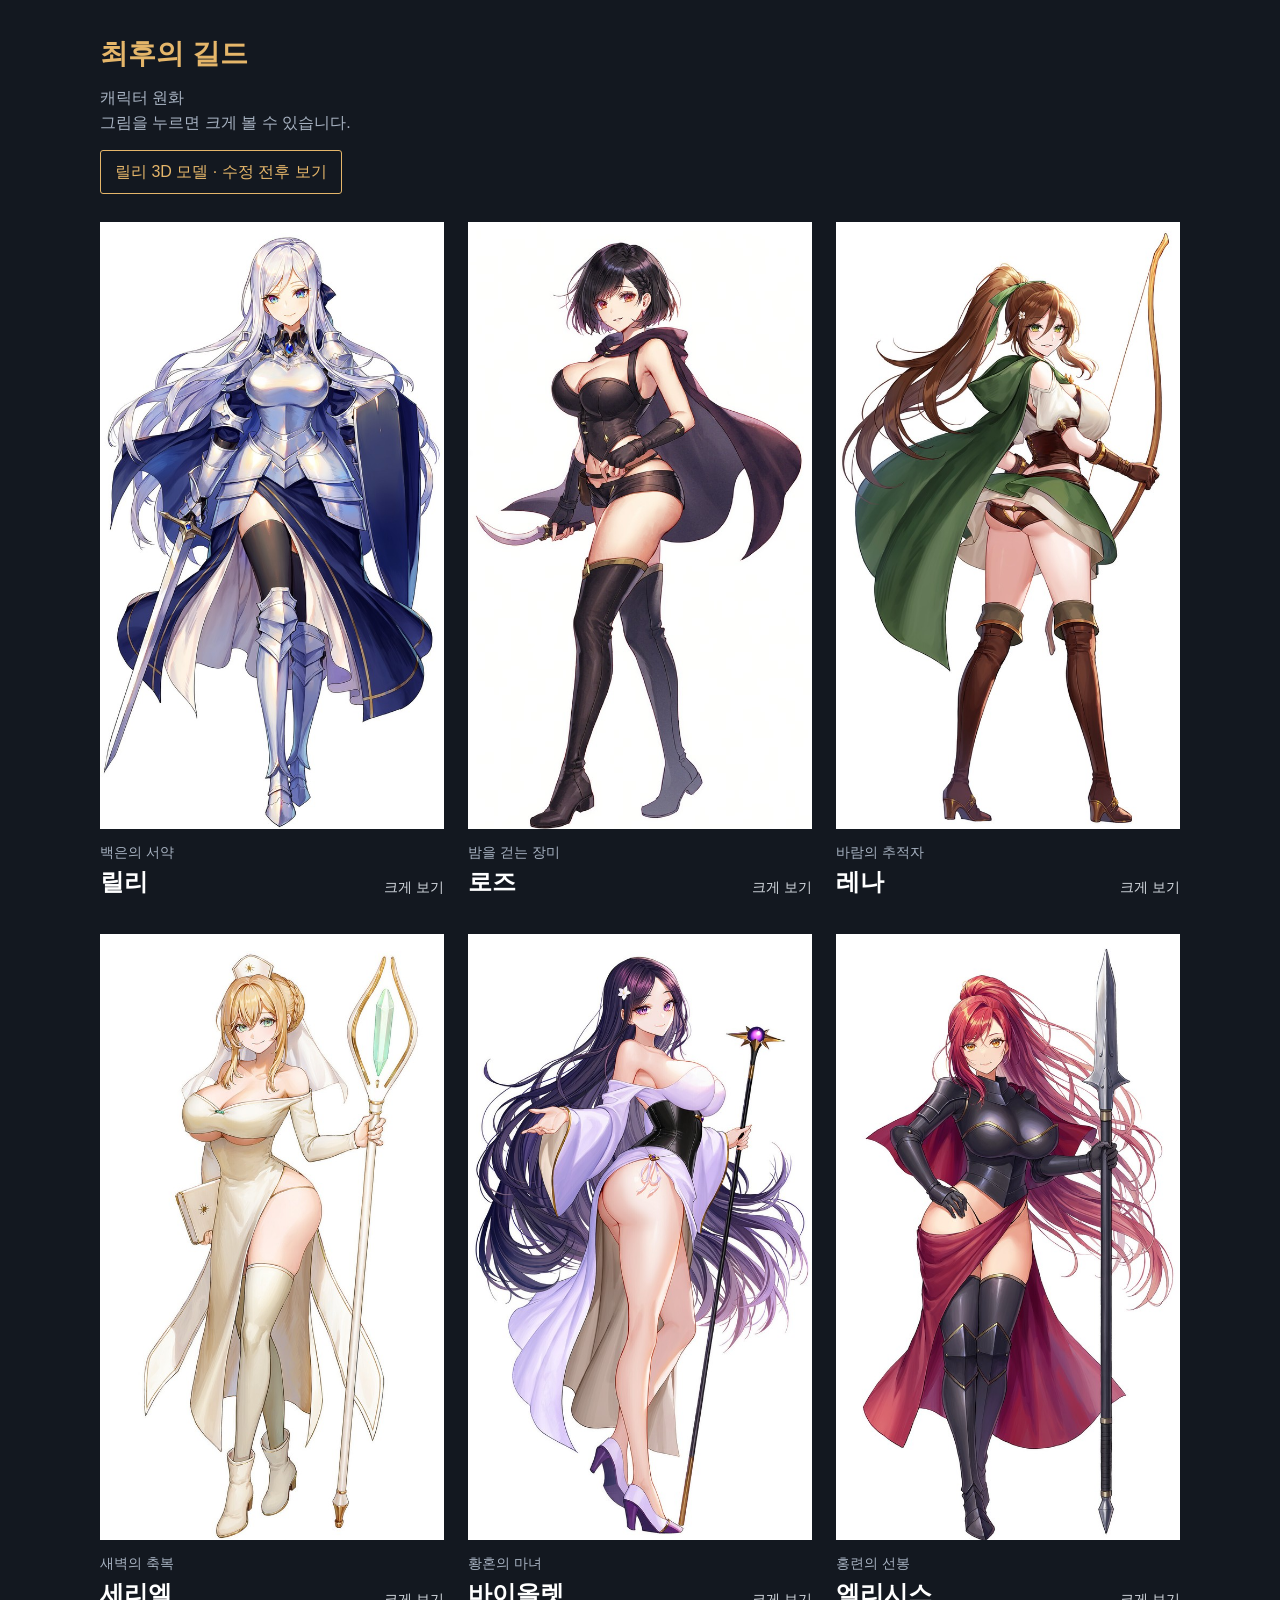
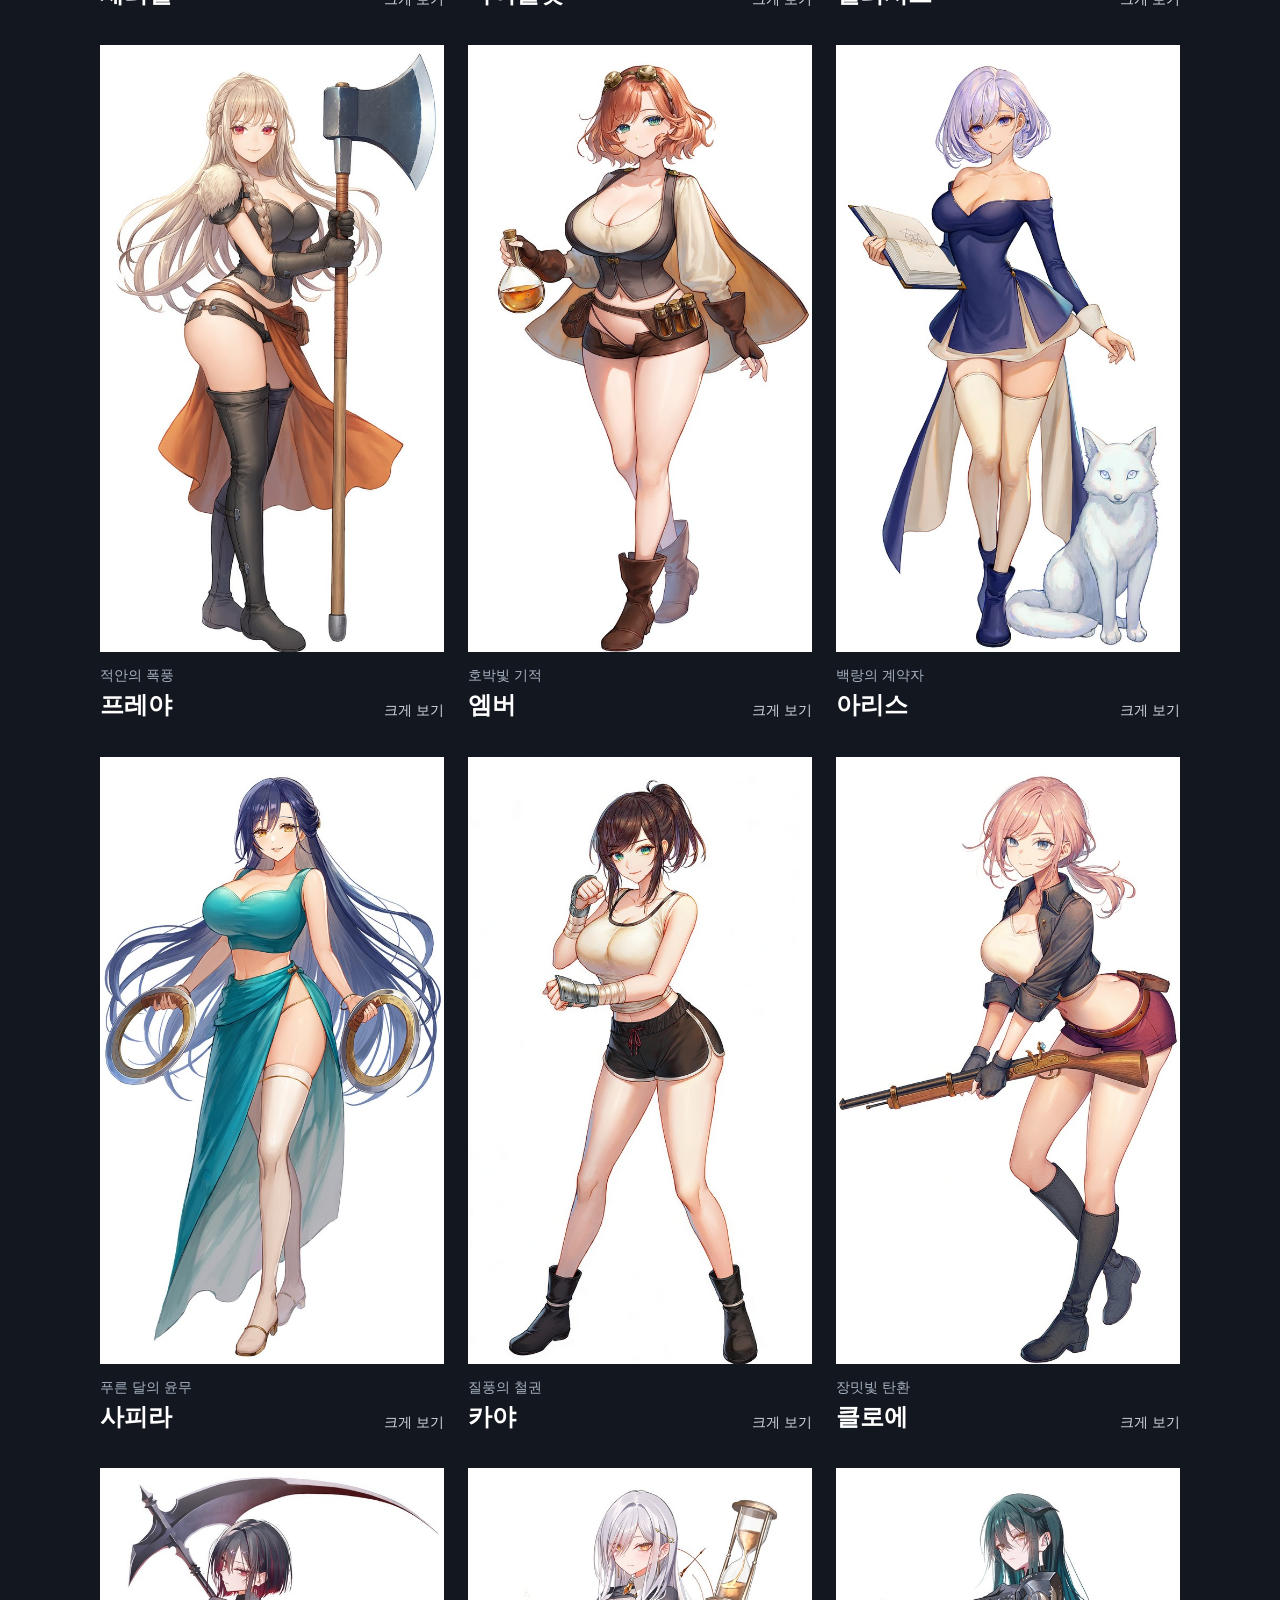
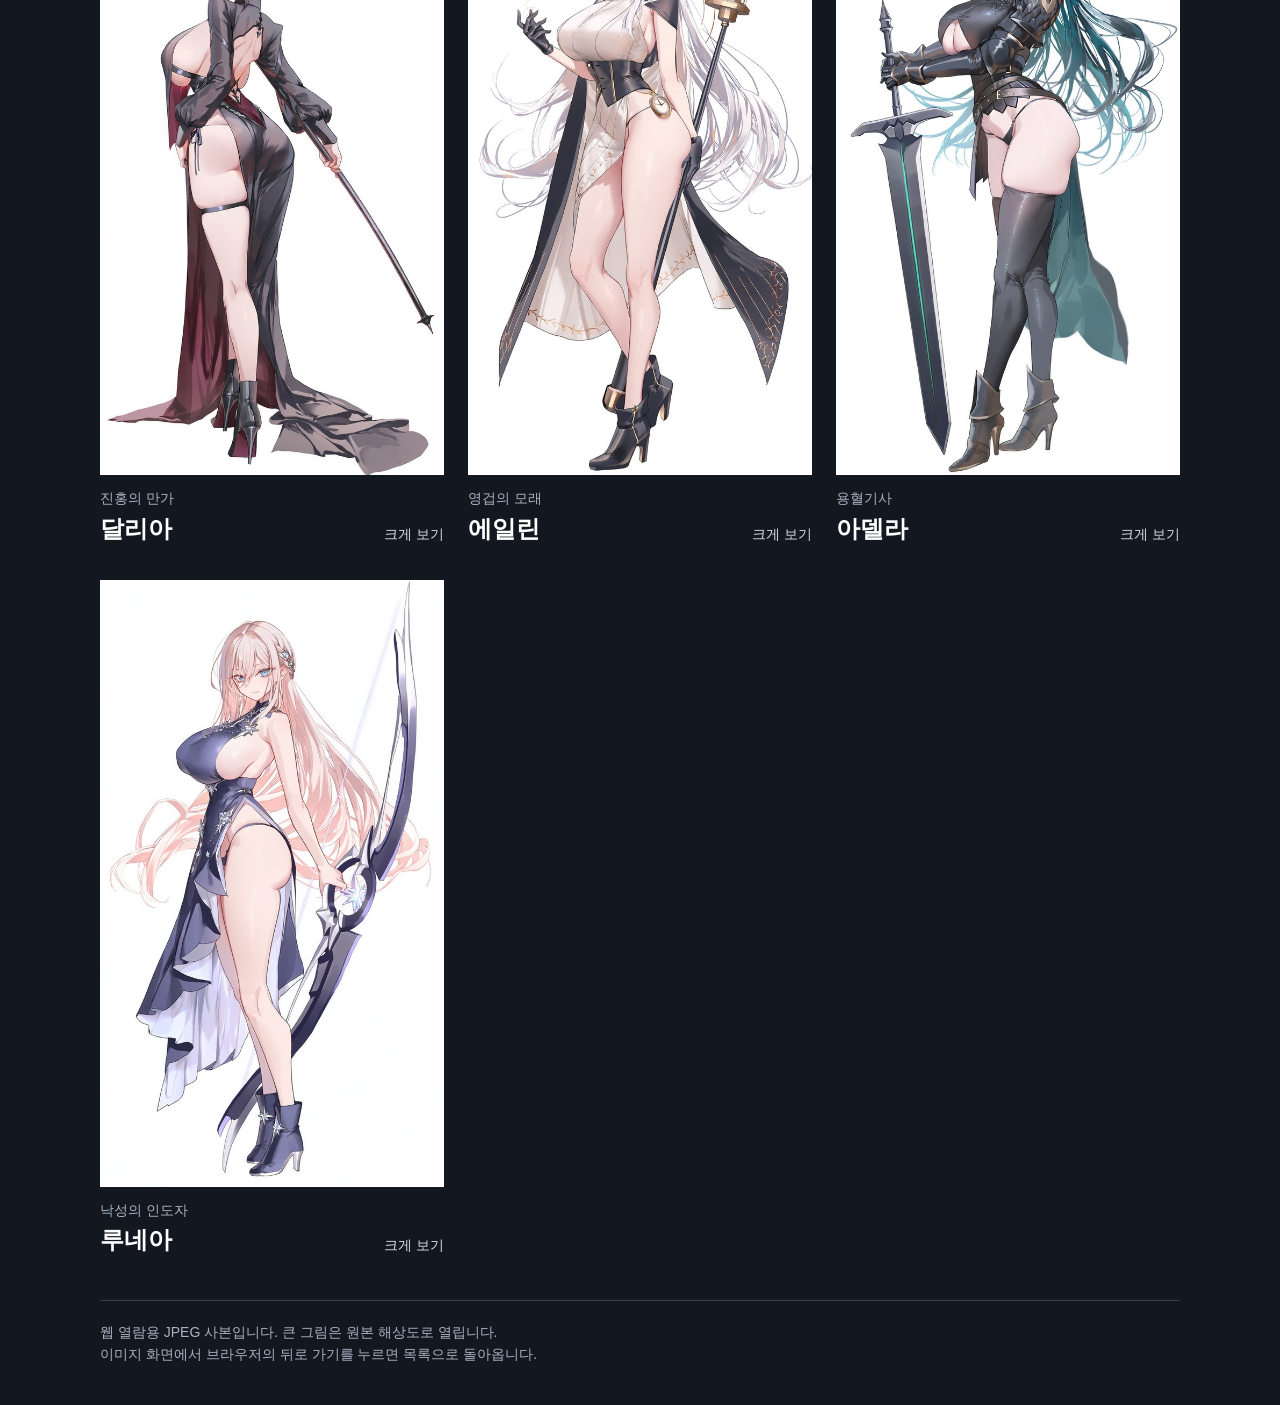
==== index.html @ e5436c26 "feat: 릴리 모델 검수와 캐릭터 원화 공개" ====
<!doctype html>
<html lang="ko">
<head>
<meta charset="utf-8">
<meta name="viewport" content="width=device-width, initial-scale=1">
<meta name="description" content="최후의 길드 캐릭터 16명의 원화 갤러리입니다.">
<meta name="theme-color" content="#131820">
<link rel="icon" href="data:,">
<title>최후의 길드 | 캐릭터 원화</title>
<style>
:root{color-scheme:dark;background:#131820;color:#d6dbe1;font:16px/1.6 -apple-system,BlinkMacSystemFont,"Malgun Gothic",sans-serif}
*{box-sizing:border-box}body{margin:0}.wrap{max-width:1120px;margin:auto;padding:32px 20px 40px}header{margin-bottom:28px}h1{margin:0;color:#e5b66a;font-size:28px;font-weight:700}header p{margin:8px 0 0;color:#a7b2c1}main{display:grid;grid-template-columns:repeat(3,minmax(0,1fr));gap:32px 24px}a{color:inherit;text-decoration:none;min-width:0}a:focus-visible{outline:3px solid #e5b66a;outline-offset:6px}a:hover .open{text-decoration:underline;color:#fff}figure{margin:0}.picture{position:relative;aspect-ratio:640/1129;background:#1b222c}img{display:block;width:100%;height:100%;object-fit:contain}.status{position:absolute;inset:0;place-items:center;padding:24px;text-align:center;background:#1b222c;color:#d6dbe1}.status:not([hidden]){display:grid}figcaption{padding-top:12px;display:grid;grid-template-columns:minmax(0,1fr) auto;align-items:end;gap:0 12px}.title{grid-column:1/-1;color:#a7b2c1;font-size:14px}strong{font-size:24px;color:#fff}.open{font-size:14px;color:#d6dbe1;padding-bottom:3px}footer{margin-top:40px;border-top:1px solid #38414e;padding-top:20px;font-size:14px;color:#a7b2c1}footer p{margin:0}#empty{padding:32px 0}@media(max-width:900px){main{grid-template-columns:repeat(2,minmax(0,1fr))}}@media(max-width:560px){.wrap{padding:24px 20px 32px}main{grid-template-columns:minmax(0,1fr);gap:32px}h1{font-size:26px}}
.model-link{display:inline-flex;align-items:center;min-height:44px;margin-top:14px;padding:8px 14px;border:1px solid #e5b66a;border-radius:3px;color:#e5b66a}.model-link:hover{background:#e5b66a;color:#131820}
</style>
</head>
<body>
<div class="wrap">
<header><h1>최후의 길드</h1><p>캐릭터 원화<br>그림을 누르면 크게 볼 수 있습니다.</p><a class="model-link" href="models/">릴리 3D 모델 · 수정 전후 보기</a></header>
<main id="gallery" aria-label="캐릭터 원화 목록">
<a href="images/lily.jpg" aria-label="릴리 큰 그림 보기"><figure><div class="picture"><img src="thumbs/lily.jpg" width="640" height="1129" alt="백은의 서약, 릴리 전신 원화" fetchpriority="high"><span class="status" aria-hidden="true">그림을 불러오는 중입니다.</span></div><figcaption><span class="title">백은의 서약</span><strong>릴리</strong><span class="open">크게 보기</span></figcaption></figure></a>
<a href="images/rose.jpg" aria-label="로즈 큰 그림 보기"><figure><div class="picture"><img src="thumbs/rose.jpg" width="640" height="1129" alt="밤을 걷는 장미, 로즈 전신 원화" loading="lazy" decoding="async"><span class="status" aria-hidden="true">그림을 불러오는 중입니다.</span></div><figcaption><span class="title">밤을 걷는 장미</span><strong>로즈</strong><span class="open">크게 보기</span></figcaption></figure></a>
<a href="images/rena.jpg" aria-label="레나 큰 그림 보기"><figure><div class="picture"><img src="thumbs/rena.jpg" width="640" height="1129" alt="바람의 추적자, 레나 전신 원화" loading="lazy" decoding="async"><span class="status" aria-hidden="true">그림을 불러오는 중입니다.</span></div><figcaption><span class="title">바람의 추적자</span><strong>레나</strong><span class="open">크게 보기</span></figcaption></figure></a>
<a href="images/seriel.jpg" aria-label="세리엘 큰 그림 보기"><figure><div class="picture"><img src="thumbs/seriel.jpg" width="640" height="1129" alt="새벽의 축복, 세리엘 전신 원화" loading="lazy" decoding="async"><span class="status" aria-hidden="true">그림을 불러오는 중입니다.</span></div><figcaption><span class="title">새벽의 축복</span><strong>세리엘</strong><span class="open">크게 보기</span></figcaption></figure></a>
<a href="images/violet.jpg" aria-label="바이올렛 큰 그림 보기"><figure><div class="picture"><img src="thumbs/violet.jpg" width="640" height="1129" alt="황혼의 마녀, 바이올렛 전신 원화" loading="lazy" decoding="async"><span class="status" aria-hidden="true">그림을 불러오는 중입니다.</span></div><figcaption><span class="title">황혼의 마녀</span><strong>바이올렛</strong><span class="open">크게 보기</span></figcaption></figure></a>
<a href="images/elisis.jpg" aria-label="엘리시스 큰 그림 보기"><figure><div class="picture"><img src="thumbs/elisis.jpg" width="640" height="1129" alt="홍련의 선봉, 엘리시스 전신 원화" loading="lazy" decoding="async"><span class="status" aria-hidden="true">그림을 불러오는 중입니다.</span></div><figcaption><span class="title">홍련의 선봉</span><strong>엘리시스</strong><span class="open">크게 보기</span></figcaption></figure></a>
<a href="images/freya.jpg" aria-label="프레야 큰 그림 보기"><figure><div class="picture"><img src="thumbs/freya.jpg" width="640" height="1129" alt="적안의 폭풍, 프레야 전신 원화" loading="lazy" decoding="async"><span class="status" aria-hidden="true">그림을 불러오는 중입니다.</span></div><figcaption><span class="title">적안의 폭풍</span><strong>프레야</strong><span class="open">크게 보기</span></figcaption></figure></a>
<a href="images/ember.jpg" aria-label="엠버 큰 그림 보기"><figure><div class="picture"><img src="thumbs/ember.jpg" width="640" height="1129" alt="호박빛 기적, 엠버 전신 원화" loading="lazy" decoding="async"><span class="status" aria-hidden="true">그림을 불러오는 중입니다.</span></div><figcaption><span class="title">호박빛 기적</span><strong>엠버</strong><span class="open">크게 보기</span></figcaption></figure></a>
<a href="images/aris.jpg" aria-label="아리스 큰 그림 보기"><figure><div class="picture"><img src="thumbs/aris.jpg" width="640" height="1129" alt="백랑의 계약자, 아리스 전신 원화" loading="lazy" decoding="async"><span class="status" aria-hidden="true">그림을 불러오는 중입니다.</span></div><figcaption><span class="title">백랑의 계약자</span><strong>아리스</strong><span class="open">크게 보기</span></figcaption></figure></a>
<a href="images/sapira.jpg" aria-label="사피라 큰 그림 보기"><figure><div class="picture"><img src="thumbs/sapira.jpg" width="640" height="1129" alt="푸른 달의 윤무, 사피라 전신 원화" loading="lazy" decoding="async"><span class="status" aria-hidden="true">그림을 불러오는 중입니다.</span></div><figcaption><span class="title">푸른 달의 윤무</span><strong>사피라</strong><span class="open">크게 보기</span></figcaption></figure></a>
<a href="images/kaya.jpg" aria-label="카야 큰 그림 보기"><figure><div class="picture"><img src="thumbs/kaya.jpg" width="640" height="1129" alt="질풍의 철권, 카야 전신 원화" loading="lazy" decoding="async"><span class="status" aria-hidden="true">그림을 불러오는 중입니다.</span></div><figcaption><span class="title">질풍의 철권</span><strong>카야</strong><span class="open">크게 보기</span></figcaption></figure></a>
<a href="images/chloe.jpg" aria-label="클로에 큰 그림 보기"><figure><div class="picture"><img src="thumbs/chloe.jpg" width="640" height="1129" alt="장밋빛 탄환, 클로에 전신 원화" loading="lazy" decoding="async"><span class="status" aria-hidden="true">그림을 불러오는 중입니다.</span></div><figcaption><span class="title">장밋빛 탄환</span><strong>클로에</strong><span class="open">크게 보기</span></figcaption></figure></a>
<a href="images/dahlia.jpg" aria-label="달리아 큰 그림 보기"><figure><div class="picture"><img src="thumbs/dahlia.jpg" width="640" height="1129" alt="진홍의 만가, 달리아 전신 원화" loading="lazy" decoding="async"><span class="status" aria-hidden="true">그림을 불러오는 중입니다.</span></div><figcaption><span class="title">진홍의 만가</span><strong>달리아</strong><span class="open">크게 보기</span></figcaption></figure></a>
<a href="images/eileen.jpg" aria-label="에일린 큰 그림 보기"><figure><div class="picture"><img src="thumbs/eileen.jpg" width="640" height="1129" alt="영겁의 모래, 에일린 전신 원화" loading="lazy" decoding="async"><span class="status" aria-hidden="true">그림을 불러오는 중입니다.</span></div><figcaption><span class="title">영겁의 모래</span><strong>에일린</strong><span class="open">크게 보기</span></figcaption></figure></a>
<a href="images/adela.jpg" aria-label="아델라 큰 그림 보기"><figure><div class="picture"><img src="thumbs/adela.jpg" width="640" height="1129" alt="용혈기사, 아델라 전신 원화" loading="lazy" decoding="async"><span class="status" aria-hidden="true">그림을 불러오는 중입니다.</span></div><figcaption><span class="title">용혈기사</span><strong>아델라</strong><span class="open">크게 보기</span></figcaption></figure></a>
<a href="images/lunea.jpg" aria-label="루네아 큰 그림 보기"><figure><div class="picture"><img src="thumbs/lunea.jpg" width="640" height="1129" alt="낙성의 인도자, 루네아 전신 원화" loading="lazy" decoding="async"><span class="status" aria-hidden="true">그림을 불러오는 중입니다.</span></div><figcaption><span class="title">낙성의 인도자</span><strong>루네아</strong><span class="open">크게 보기</span></figcaption></figure></a>
</main>
<p id="empty" hidden>아직 게시된 원화가 없습니다.</p>
<footer><p>웹 열람용 JPEG 사본입니다. 큰 그림은 원본 해상도로 열립니다.<br>이미지 화면에서 브라우저의 뒤로 가기를 누르면 목록으로 돌아옵니다.</p></footer>
</div>
<script>
const gallery = document.getElementById('gallery');
document.getElementById('empty').hidden = gallery.children.length !== 0;
for (const image of gallery.querySelectorAll('img')) {
  const status = image.nextElementSibling;
  const loaded = () => { status.hidden = true; };
  const failed = () => {
    status.hidden = false;
    status.removeAttribute('aria-hidden');
    status.textContent = '이미지를 불러오지 못했습니다. 눌러서 큰 그림을 다시 열어 주세요.';
  };
  image.addEventListener('load', loaded);
  image.addEventListener('error', failed);
  if (image.complete) { image.naturalWidth ? loaded() : failed(); }
}
</script>
<noscript><style>.status{display:none!important}</style></noscript>
</body>
</html>
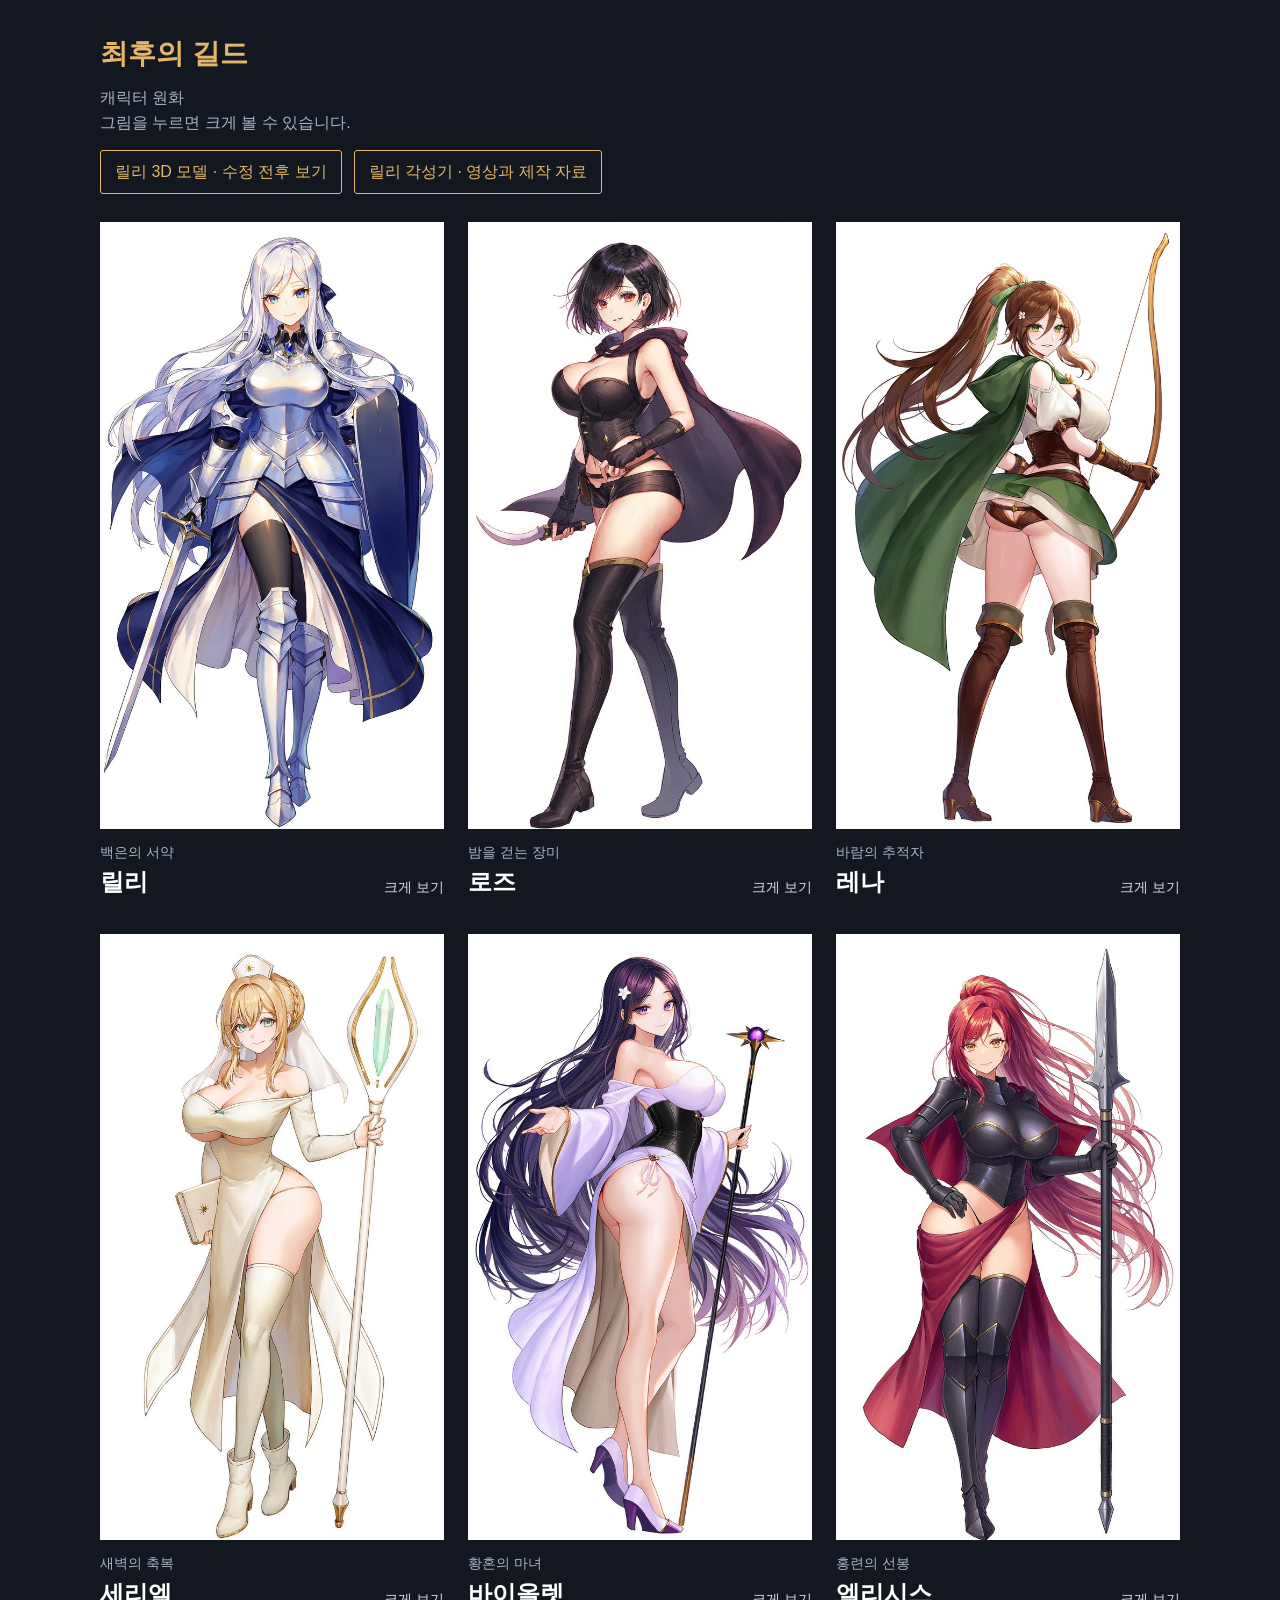
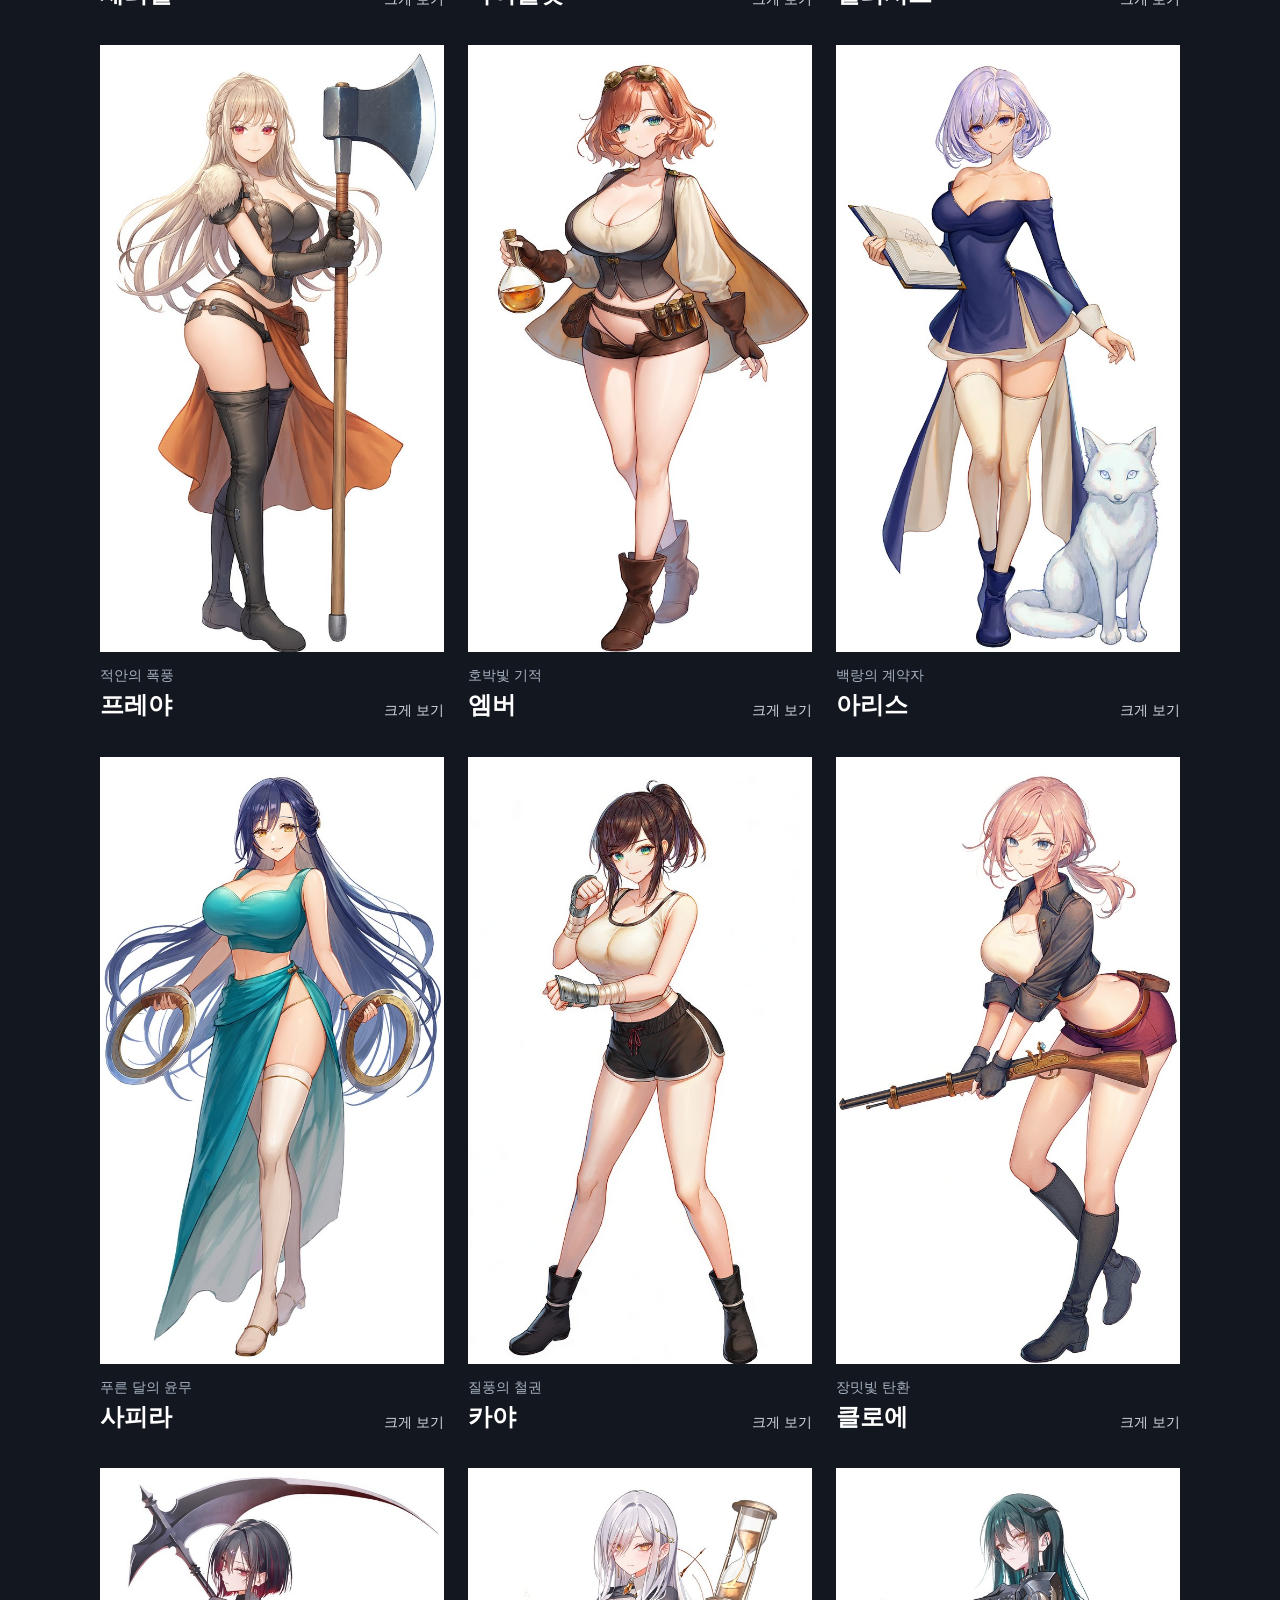
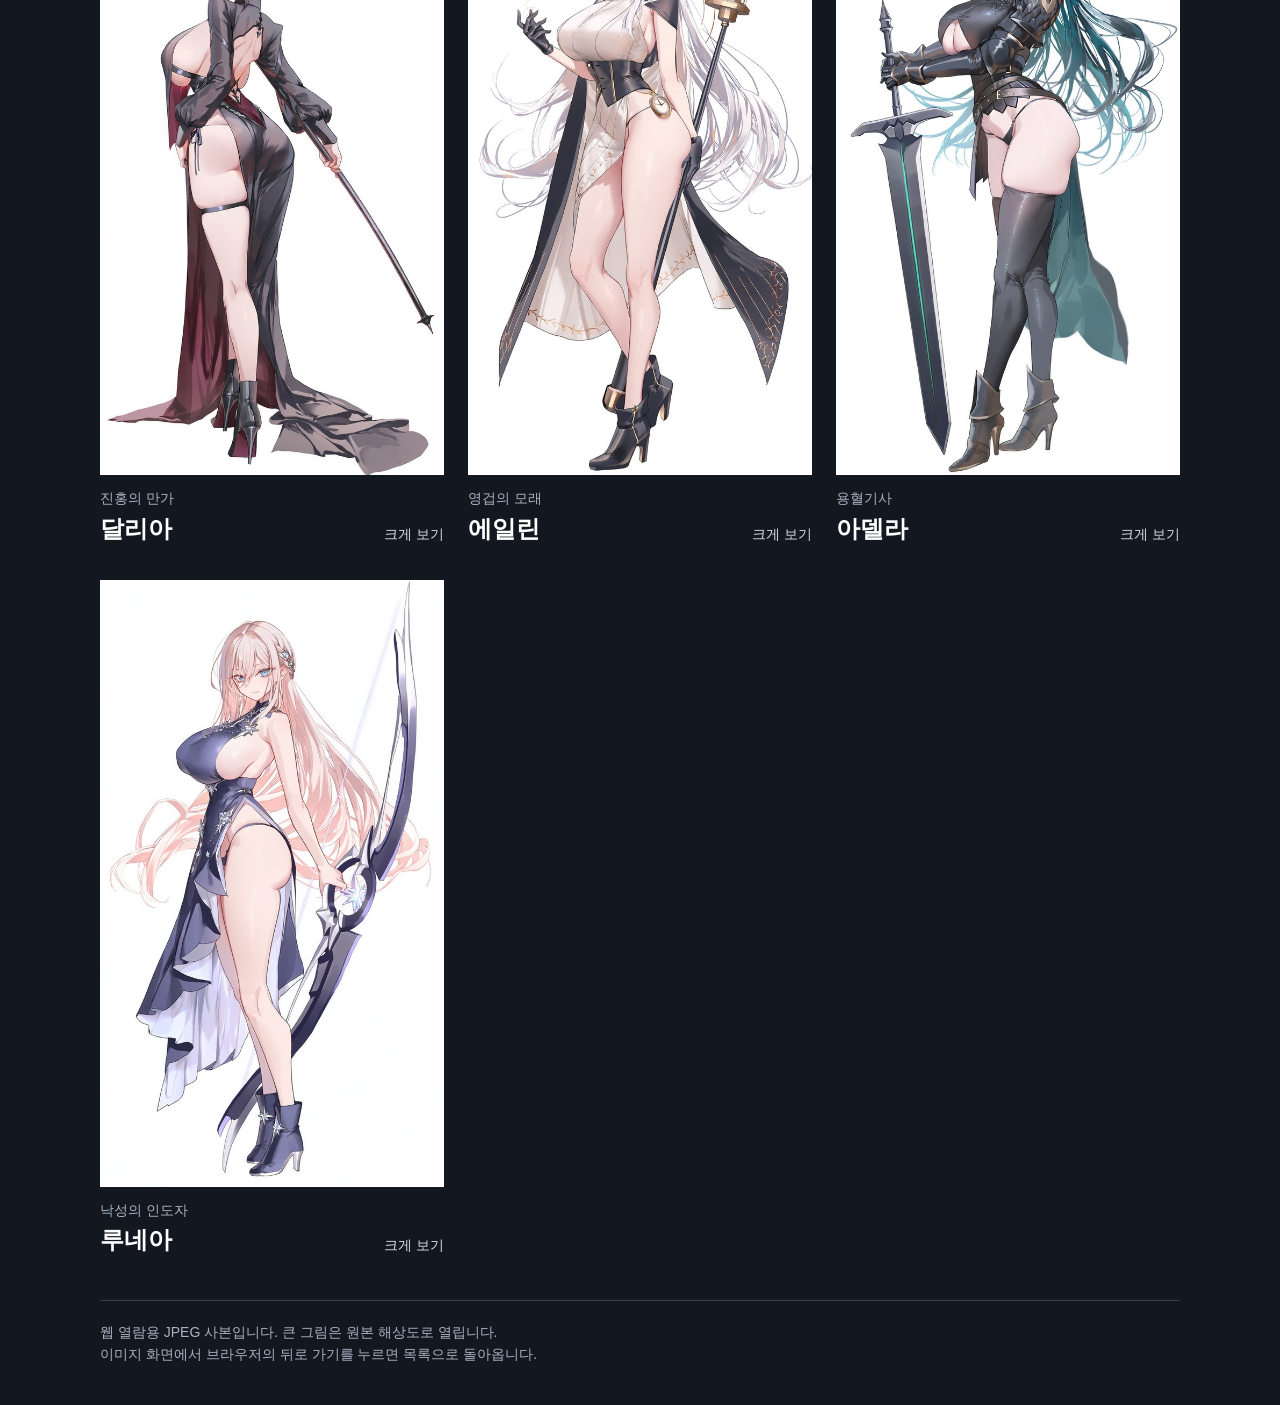
==== commit bfe026e0: "feat: 릴리 각성기 작업 영상과 제작 자료 공개" ====
--- a/index.html
+++ b/index.html
@@ -11,11 +11,15 @@
 :root{color-scheme:dark;background:#131820;color:#d6dbe1;font:16px/1.6 -apple-system,BlinkMacSystemFont,"Malgun Gothic",sans-serif}
 *{box-sizing:border-box}body{margin:0}.wrap{max-width:1120px;margin:auto;padding:32px 20px 40px}header{margin-bottom:28px}h1{margin:0;color:#e5b66a;font-size:28px;font-weight:700}header p{margin:8px 0 0;color:#a7b2c1}main{display:grid;grid-template-columns:repeat(3,minmax(0,1fr));gap:32px 24px}a{color:inherit;text-decoration:none;min-width:0}a:focus-visible{outline:3px solid #e5b66a;outline-offset:6px}a:hover .open{text-decoration:underline;color:#fff}figure{margin:0}.picture{position:relative;aspect-ratio:640/1129;background:#1b222c}img{display:block;width:100%;height:100%;object-fit:contain}.status{position:absolute;inset:0;place-items:center;padding:24px;text-align:center;background:#1b222c;color:#d6dbe1}.status:not([hidden]){display:grid}figcaption{padding-top:12px;display:grid;grid-template-columns:minmax(0,1fr) auto;align-items:end;gap:0 12px}.title{grid-column:1/-1;color:#a7b2c1;font-size:14px}strong{font-size:24px;color:#fff}.open{font-size:14px;color:#d6dbe1;padding-bottom:3px}footer{margin-top:40px;border-top:1px solid #38414e;padding-top:20px;font-size:14px;color:#a7b2c1}footer p{margin:0}#empty{padding:32px 0}@media(max-width:900px){main{grid-template-columns:repeat(2,minmax(0,1fr))}}@media(max-width:560px){.wrap{padding:24px 20px 32px}main{grid-template-columns:minmax(0,1fr);gap:32px}h1{font-size:26px}}
 .model-link{display:inline-flex;align-items:center;min-height:44px;margin-top:14px;padding:8px 14px;border:1px solid #e5b66a;border-radius:3px;color:#e5b66a}.model-link:hover{background:#e5b66a;color:#131820}
+.gallery-links{display:flex;flex-wrap:wrap;gap:0 12px}
 </style>
 </head>
 <body>
 <div class="wrap">
-<header><h1>최후의 길드</h1><p>캐릭터 원화<br>그림을 누르면 크게 볼 수 있습니다.</p><a class="model-link" href="models/">릴리 3D 모델 · 수정 전후 보기</a></header>
+<header>
+<h1>최후의 길드</h1><p>캐릭터 원화<br>그림을 누르면 크게 볼 수 있습니다.</p>
+<nav class="gallery-links" aria-label="제작 자료"><a class="model-link" href="models/">릴리 3D 모델 · 수정 전후 보기</a><a class="model-link" href="cinematics/">릴리 각성기 · 영상과 제작 자료</a></nav>
+</header>
 <main id="gallery" aria-label="캐릭터 원화 목록">
 <a href="images/lily.jpg" aria-label="릴리 큰 그림 보기"><figure><div class="picture"><img src="thumbs/lily.jpg" width="640" height="1129" alt="백은의 서약, 릴리 전신 원화" fetchpriority="high"><span class="status" aria-hidden="true">그림을 불러오는 중입니다.</span></div><figcaption><span class="title">백은의 서약</span><strong>릴리</strong><span class="open">크게 보기</span></figcaption></figure></a>
 <a href="images/rose.jpg" aria-label="로즈 큰 그림 보기"><figure><div class="picture"><img src="thumbs/rose.jpg" width="640" height="1129" alt="밤을 걷는 장미, 로즈 전신 원화" loading="lazy" decoding="async"><span class="status" aria-hidden="true">그림을 불러오는 중입니다.</span></div><figcaption><span class="title">밤을 걷는 장미</span><strong>로즈</strong><span class="open">크게 보기</span></figcaption></figure></a>
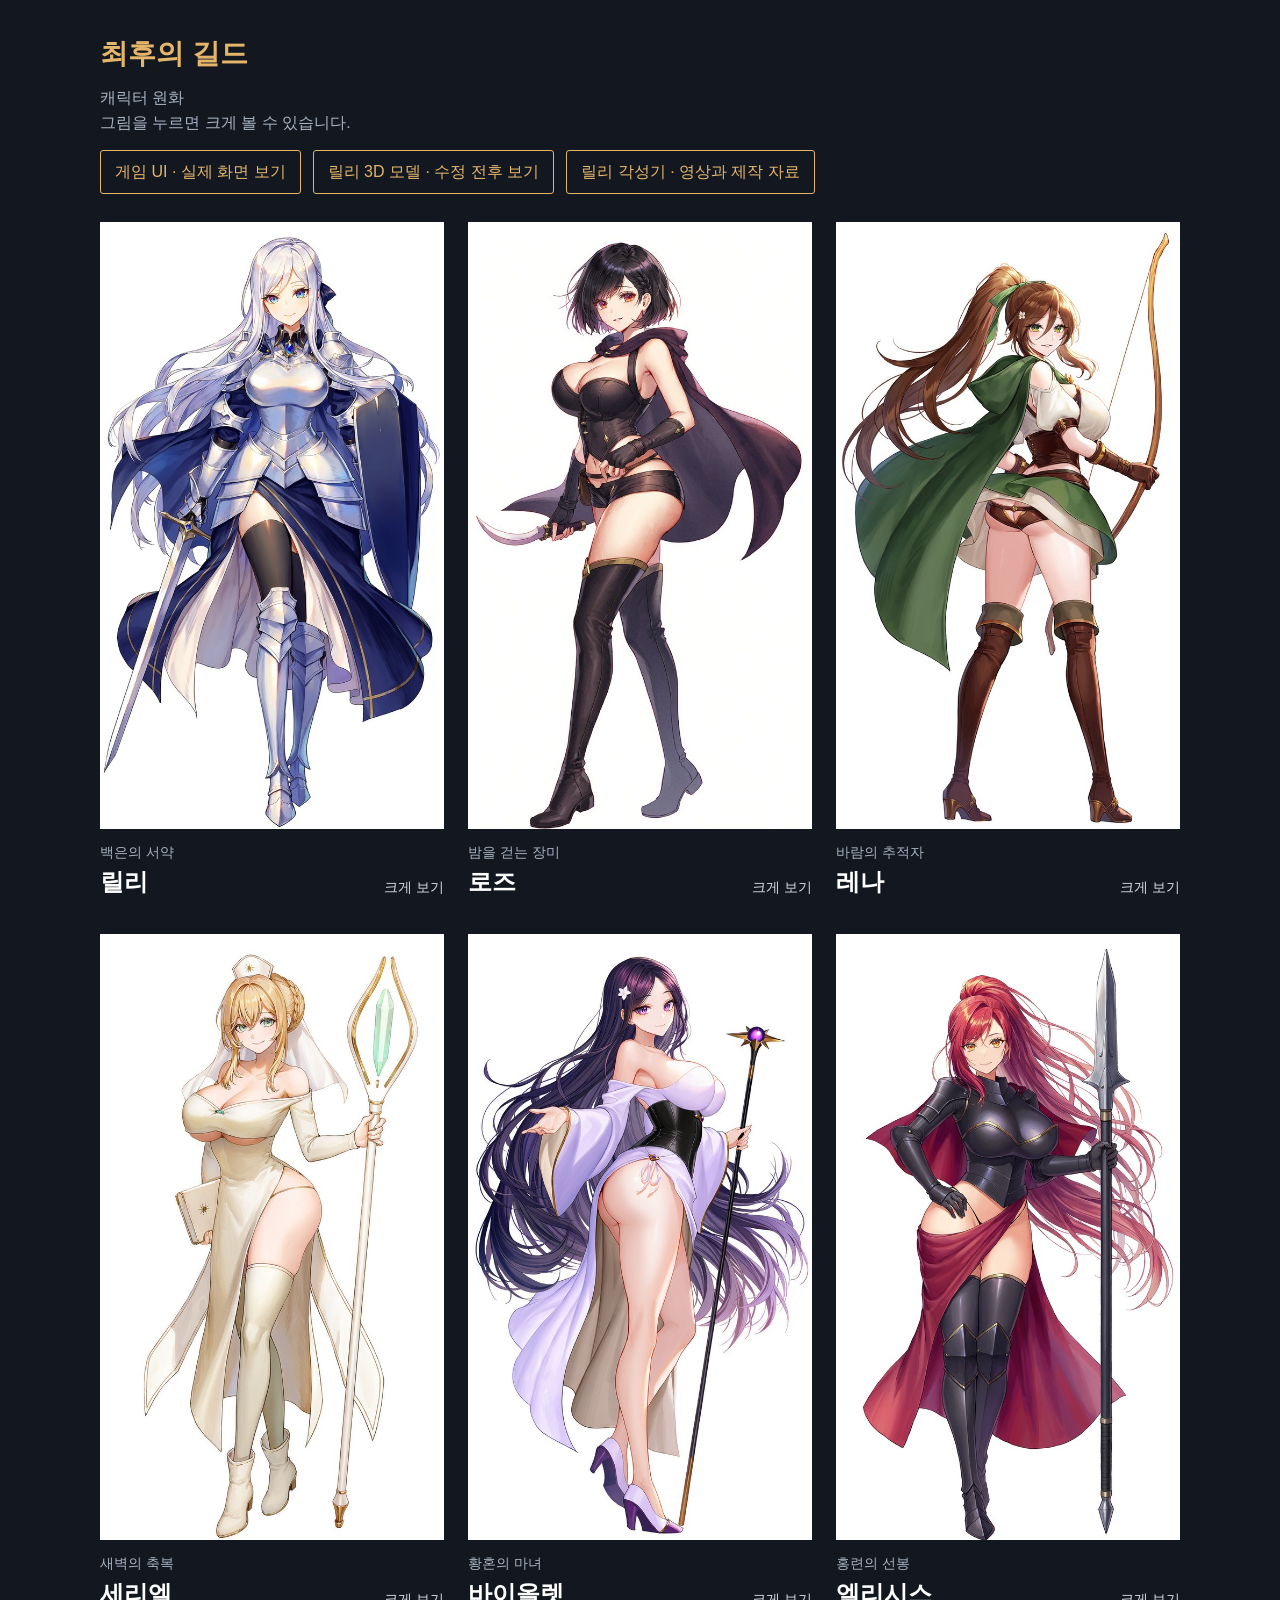
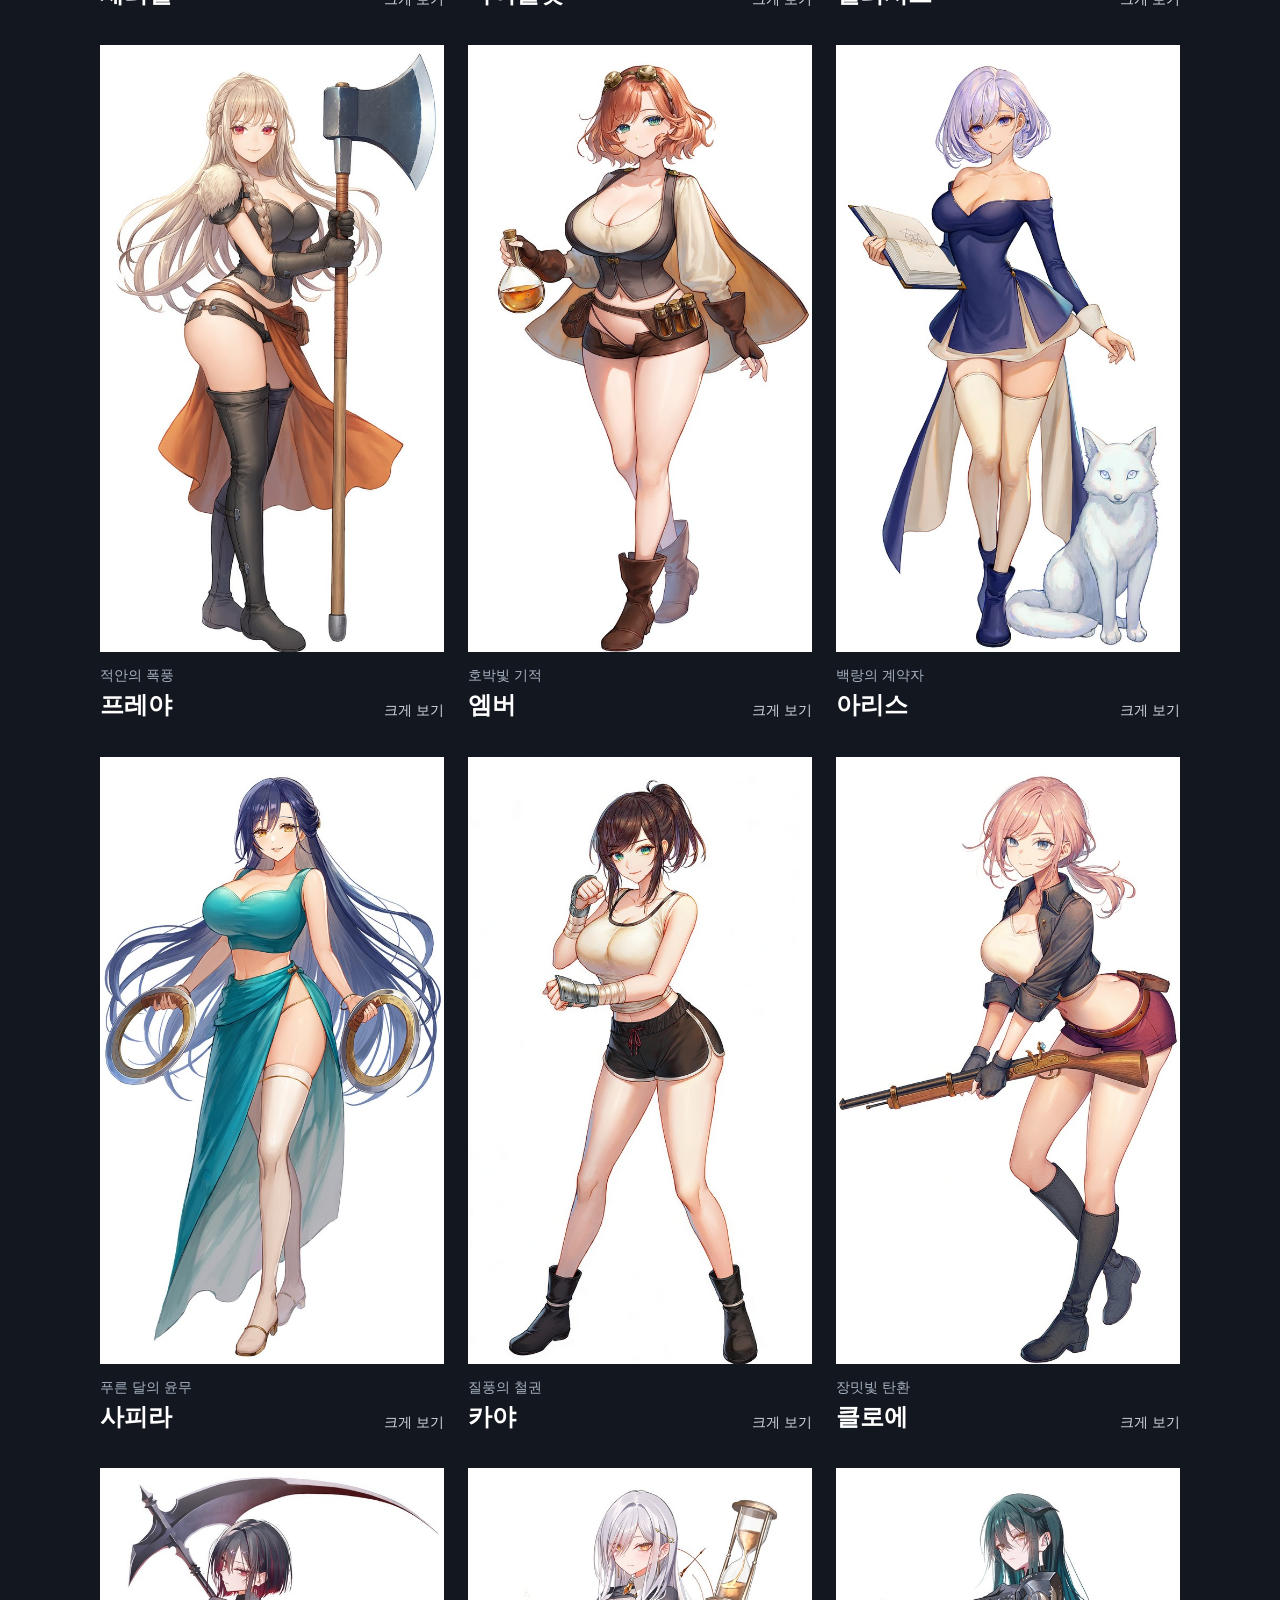
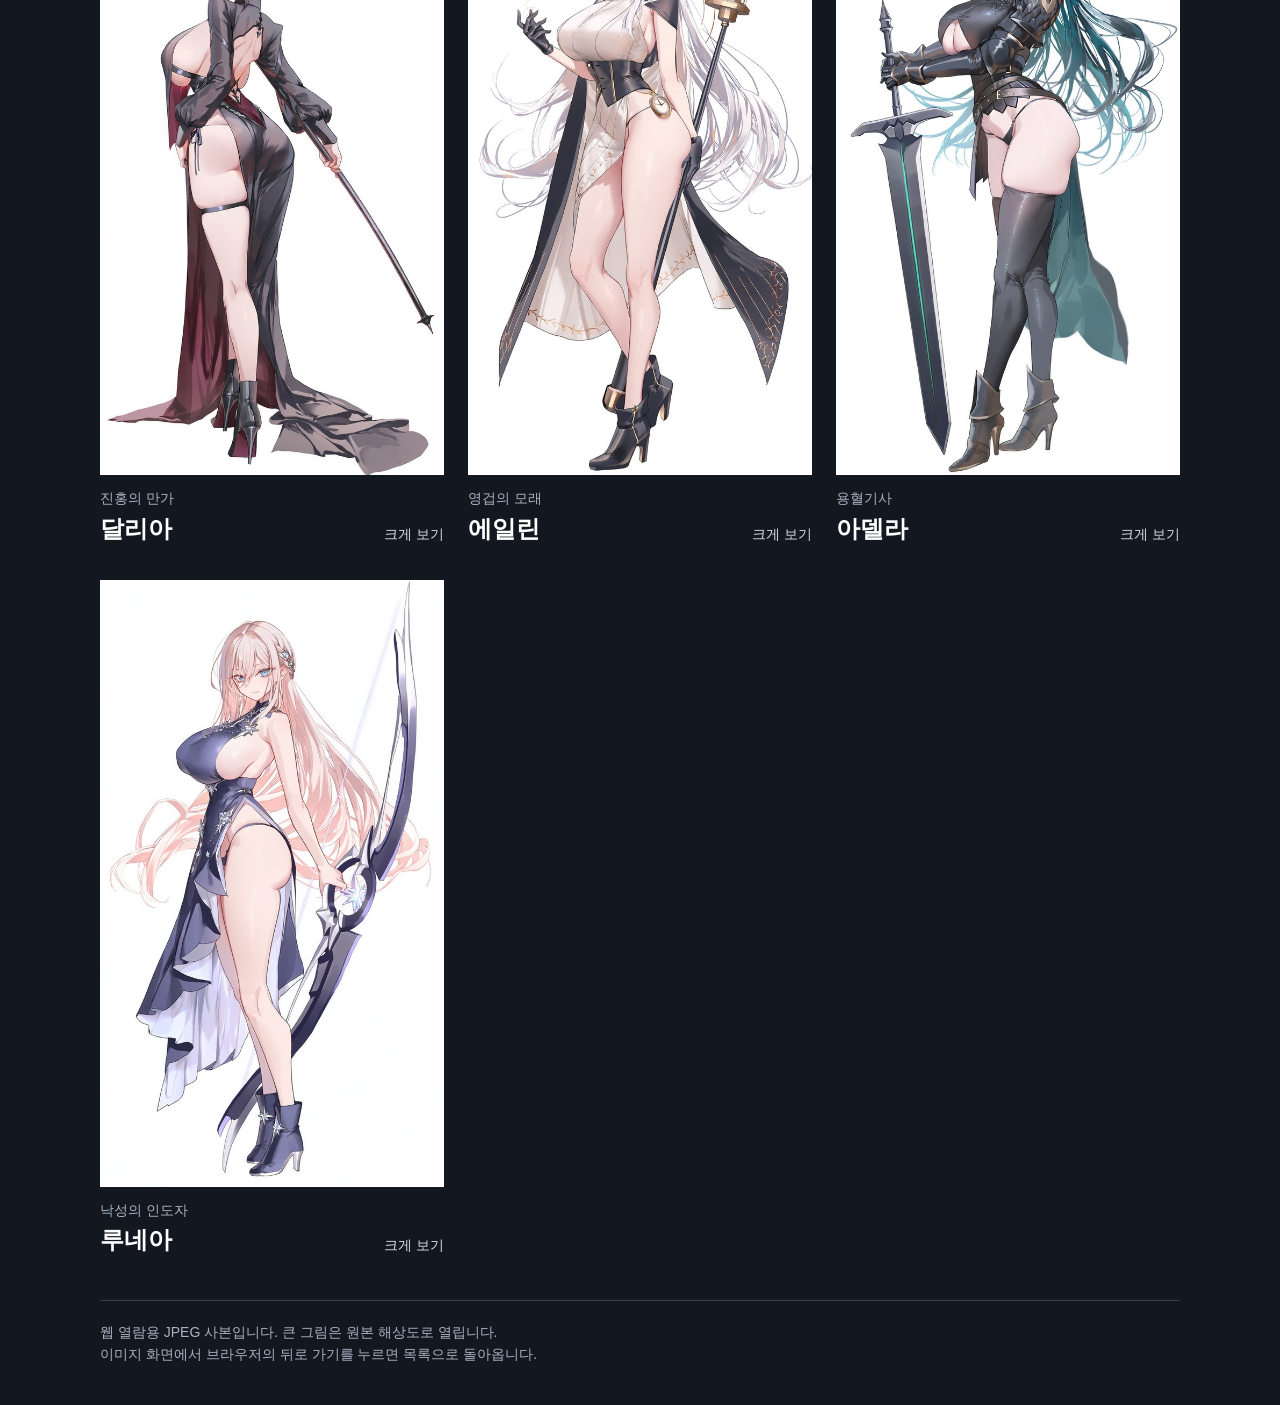
==== commit 06967998: "feat: 실제 게임 UI 갤러리 추가" ====
--- a/index.html
+++ b/index.html
@@ -18,7 +18,7 @@
 <div class="wrap">
 <header>
 <h1>최후의 길드</h1><p>캐릭터 원화<br>그림을 누르면 크게 볼 수 있습니다.</p>
-<nav class="gallery-links" aria-label="제작 자료"><a class="model-link" href="models/">릴리 3D 모델 · 수정 전후 보기</a><a class="model-link" href="cinematics/">릴리 각성기 · 영상과 제작 자료</a></nav>
+<nav class="gallery-links" aria-label="제작 자료"><a class="model-link" href="ui/">게임 UI · 실제 화면 보기</a><a class="model-link" href="models/">릴리 3D 모델 · 수정 전후 보기</a><a class="model-link" href="cinematics/">릴리 각성기 · 영상과 제작 자료</a></nav>
 </header>
 <main id="gallery" aria-label="캐릭터 원화 목록">
 <a href="images/lily.jpg" aria-label="릴리 큰 그림 보기"><figure><div class="picture"><img src="thumbs/lily.jpg" width="640" height="1129" alt="백은의 서약, 릴리 전신 원화" fetchpriority="high"><span class="status" aria-hidden="true">그림을 불러오는 중입니다.</span></div><figcaption><span class="title">백은의 서약</span><strong>릴리</strong><span class="open">크게 보기</span></figcaption></figure></a>
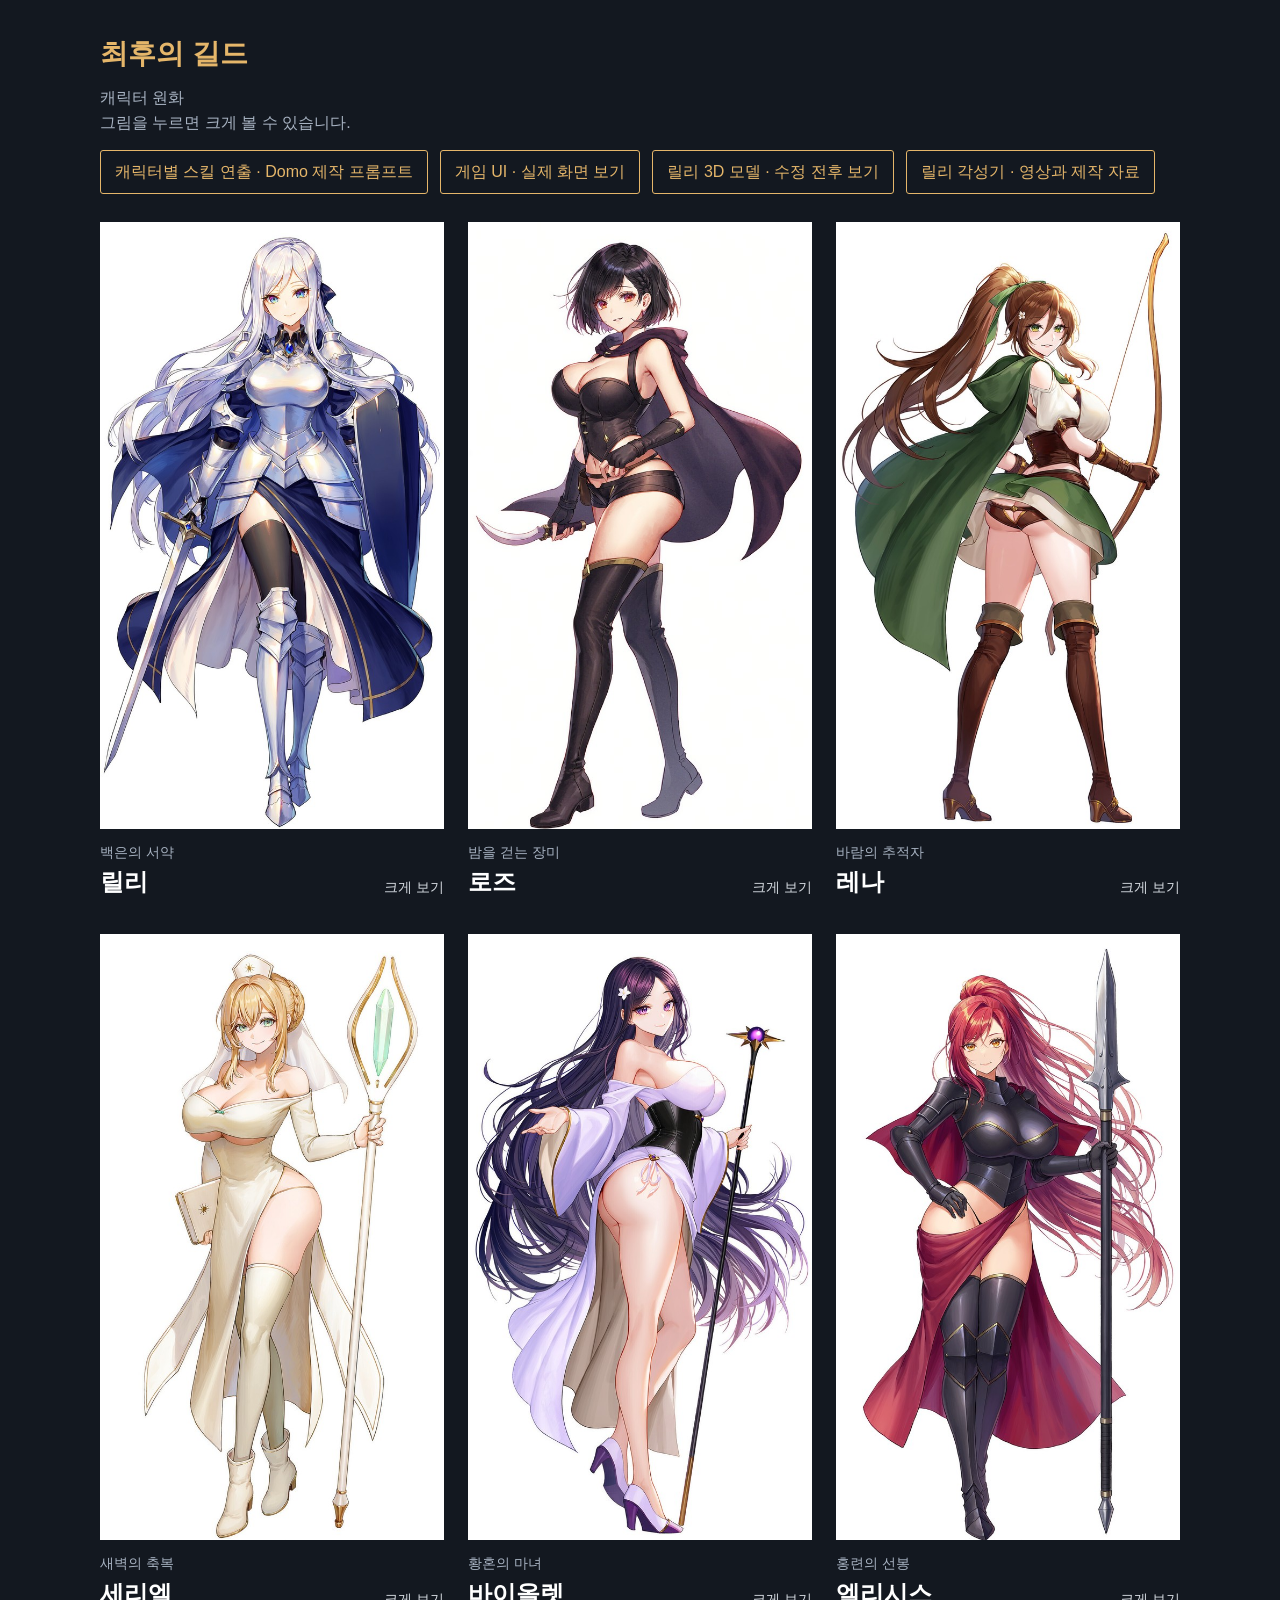
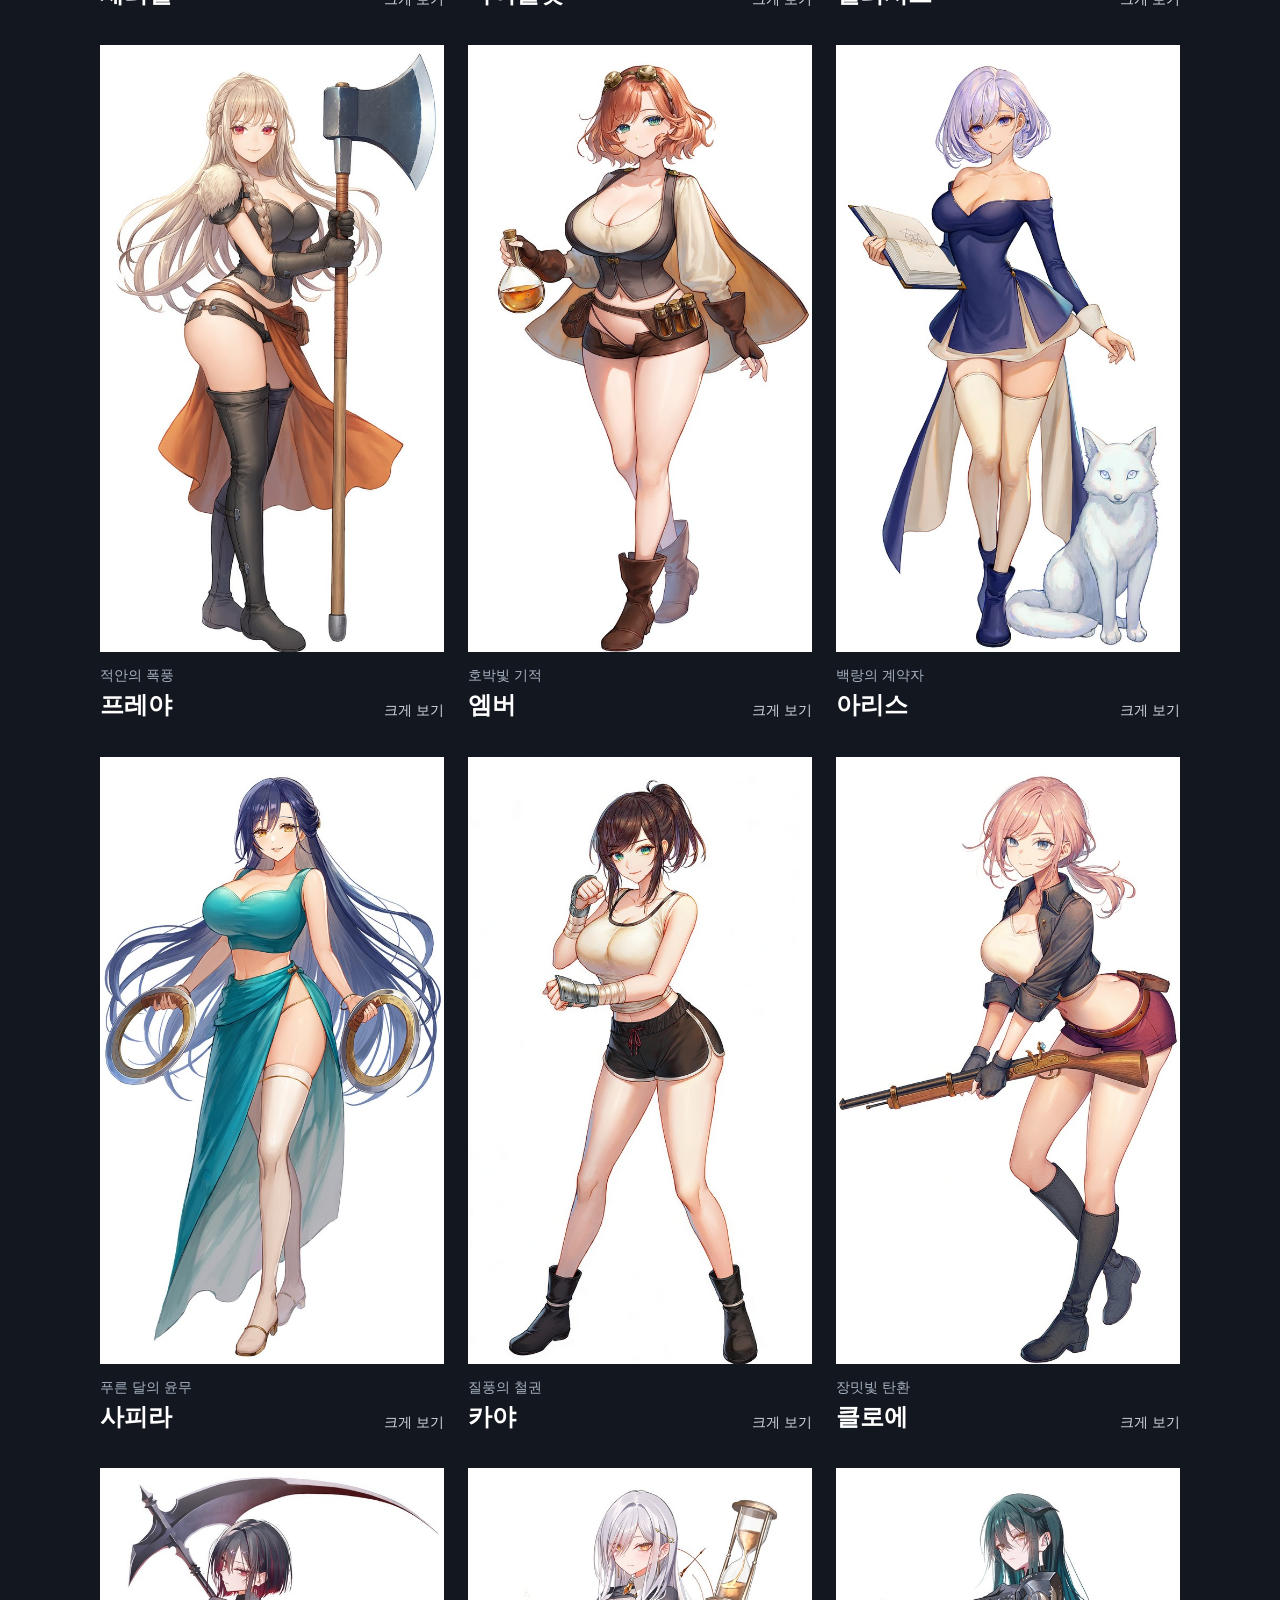
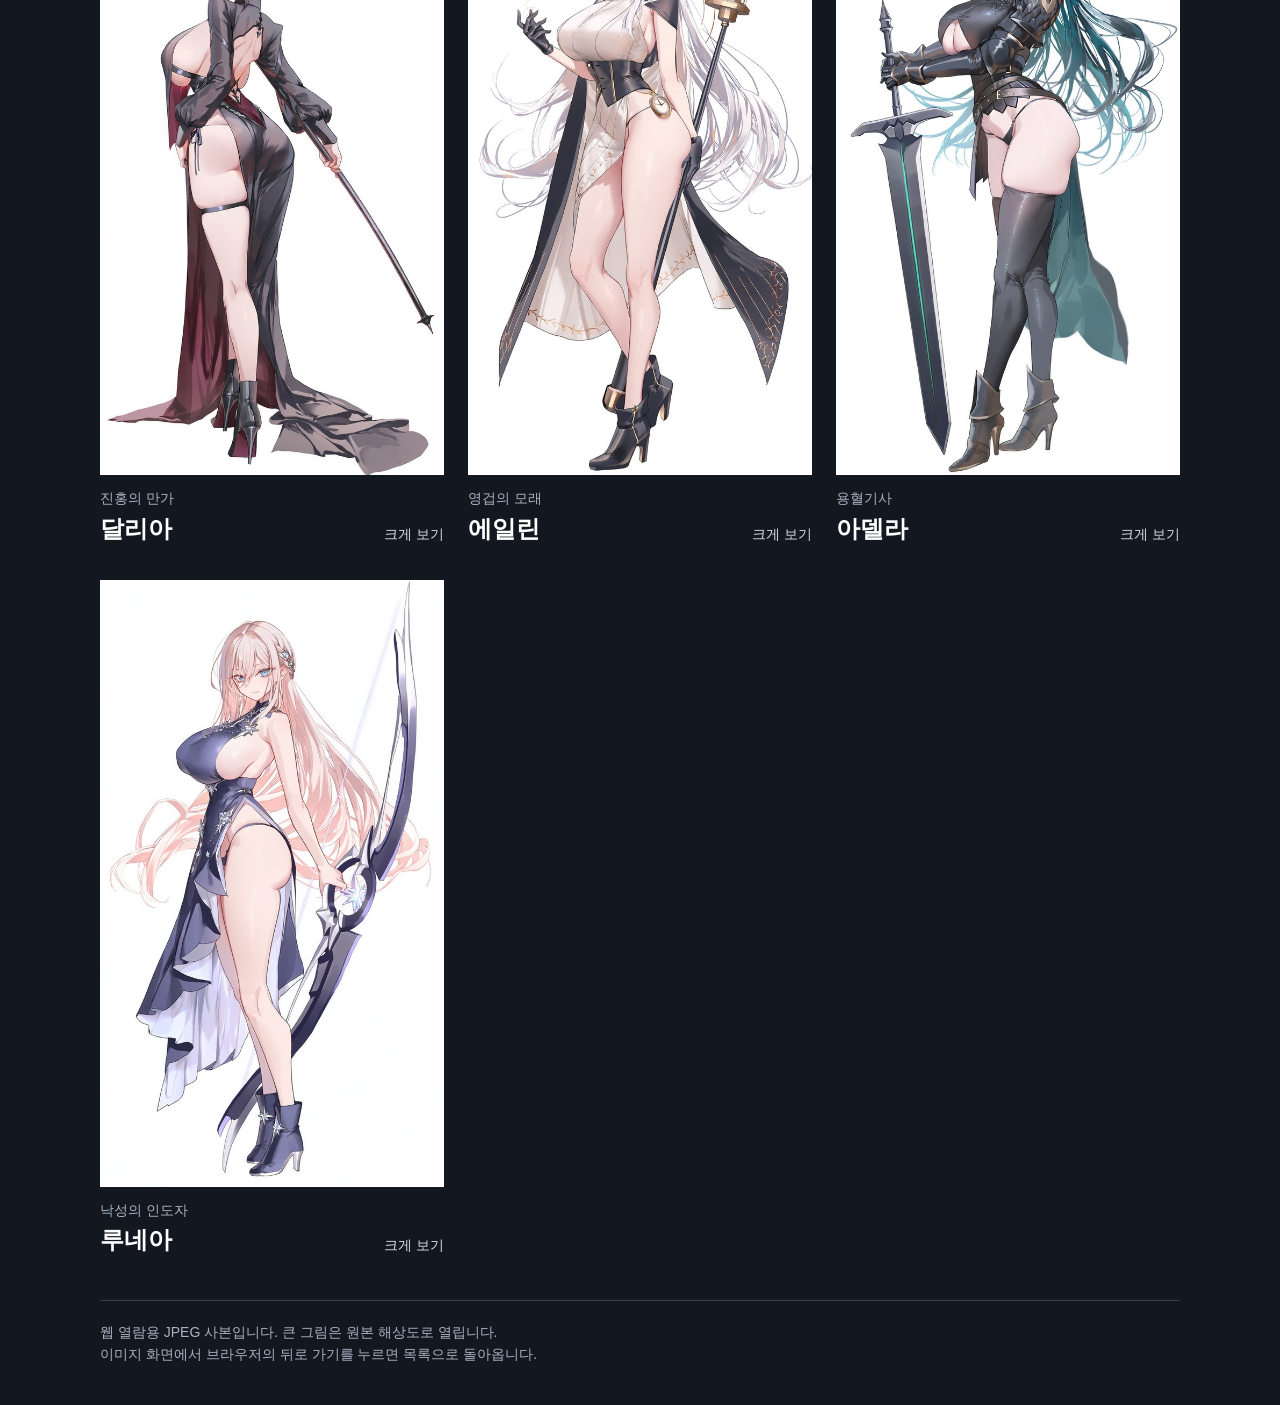
==== commit 8f8e5232: "feat: 사용자 릴리 영상과 캐릭터 연출 프롬프트 게시" ====
--- a/index.html
+++ b/index.html
@@ -18,7 +18,7 @@
 <div class="wrap">
 <header>
 <h1>최후의 길드</h1><p>캐릭터 원화<br>그림을 누르면 크게 볼 수 있습니다.</p>
-<nav class="gallery-links" aria-label="제작 자료"><a class="model-link" href="ui/">게임 UI · 실제 화면 보기</a><a class="model-link" href="models/">릴리 3D 모델 · 수정 전후 보기</a><a class="model-link" href="cinematics/">릴리 각성기 · 영상과 제작 자료</a></nav>
+<nav class="gallery-links" aria-label="제작 자료"><a class="model-link" href="cinematics/prompts/">캐릭터별 스킬 연출 · Domo 제작 프롬프트</a><a class="model-link" href="ui/">게임 UI · 실제 화면 보기</a><a class="model-link" href="models/">릴리 3D 모델 · 수정 전후 보기</a><a class="model-link" href="cinematics/">릴리 각성기 · 영상과 제작 자료</a></nav>
 </header>
 <main id="gallery" aria-label="캐릭터 원화 목록">
 <a href="images/lily.jpg" aria-label="릴리 큰 그림 보기"><figure><div class="picture"><img src="thumbs/lily.jpg" width="640" height="1129" alt="백은의 서약, 릴리 전신 원화" fetchpriority="high"><span class="status" aria-hidden="true">그림을 불러오는 중입니다.</span></div><figcaption><span class="title">백은의 서약</span><strong>릴리</strong><span class="open">크게 보기</span></figcaption></figure></a>
